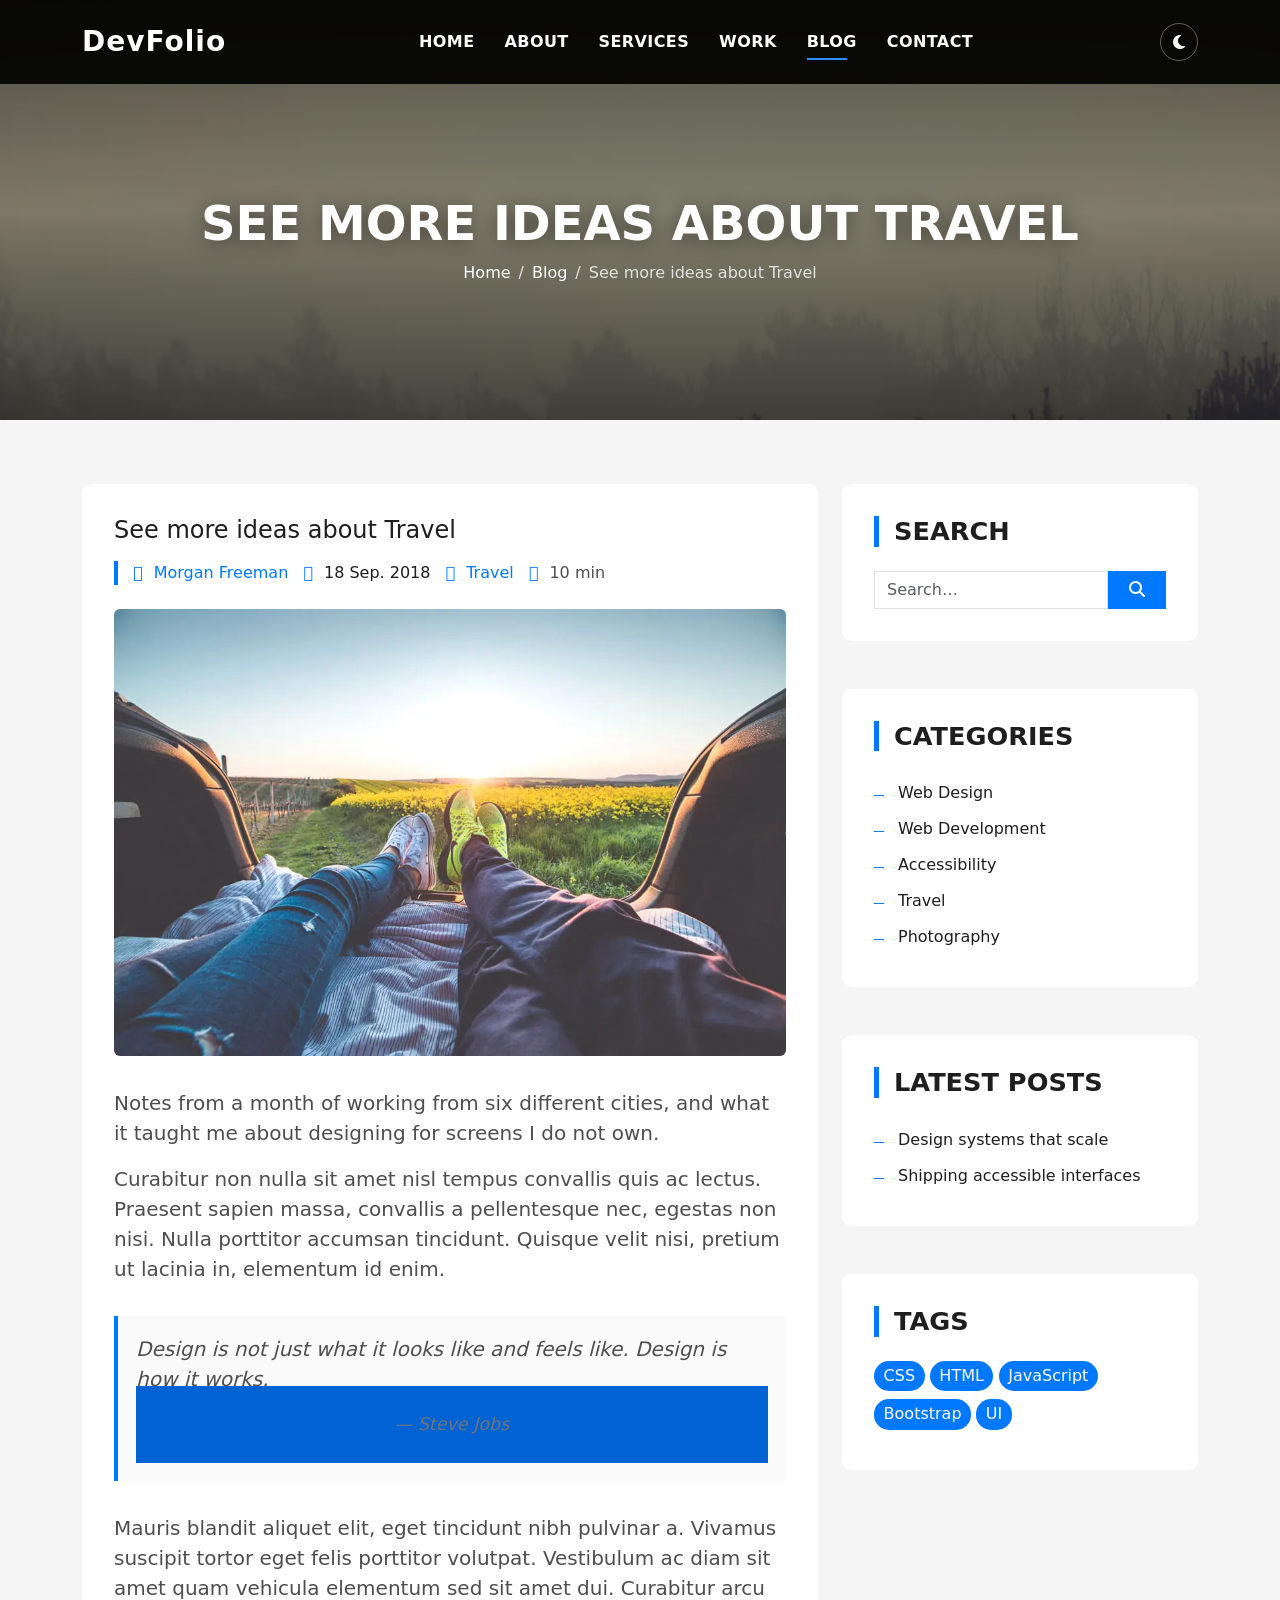
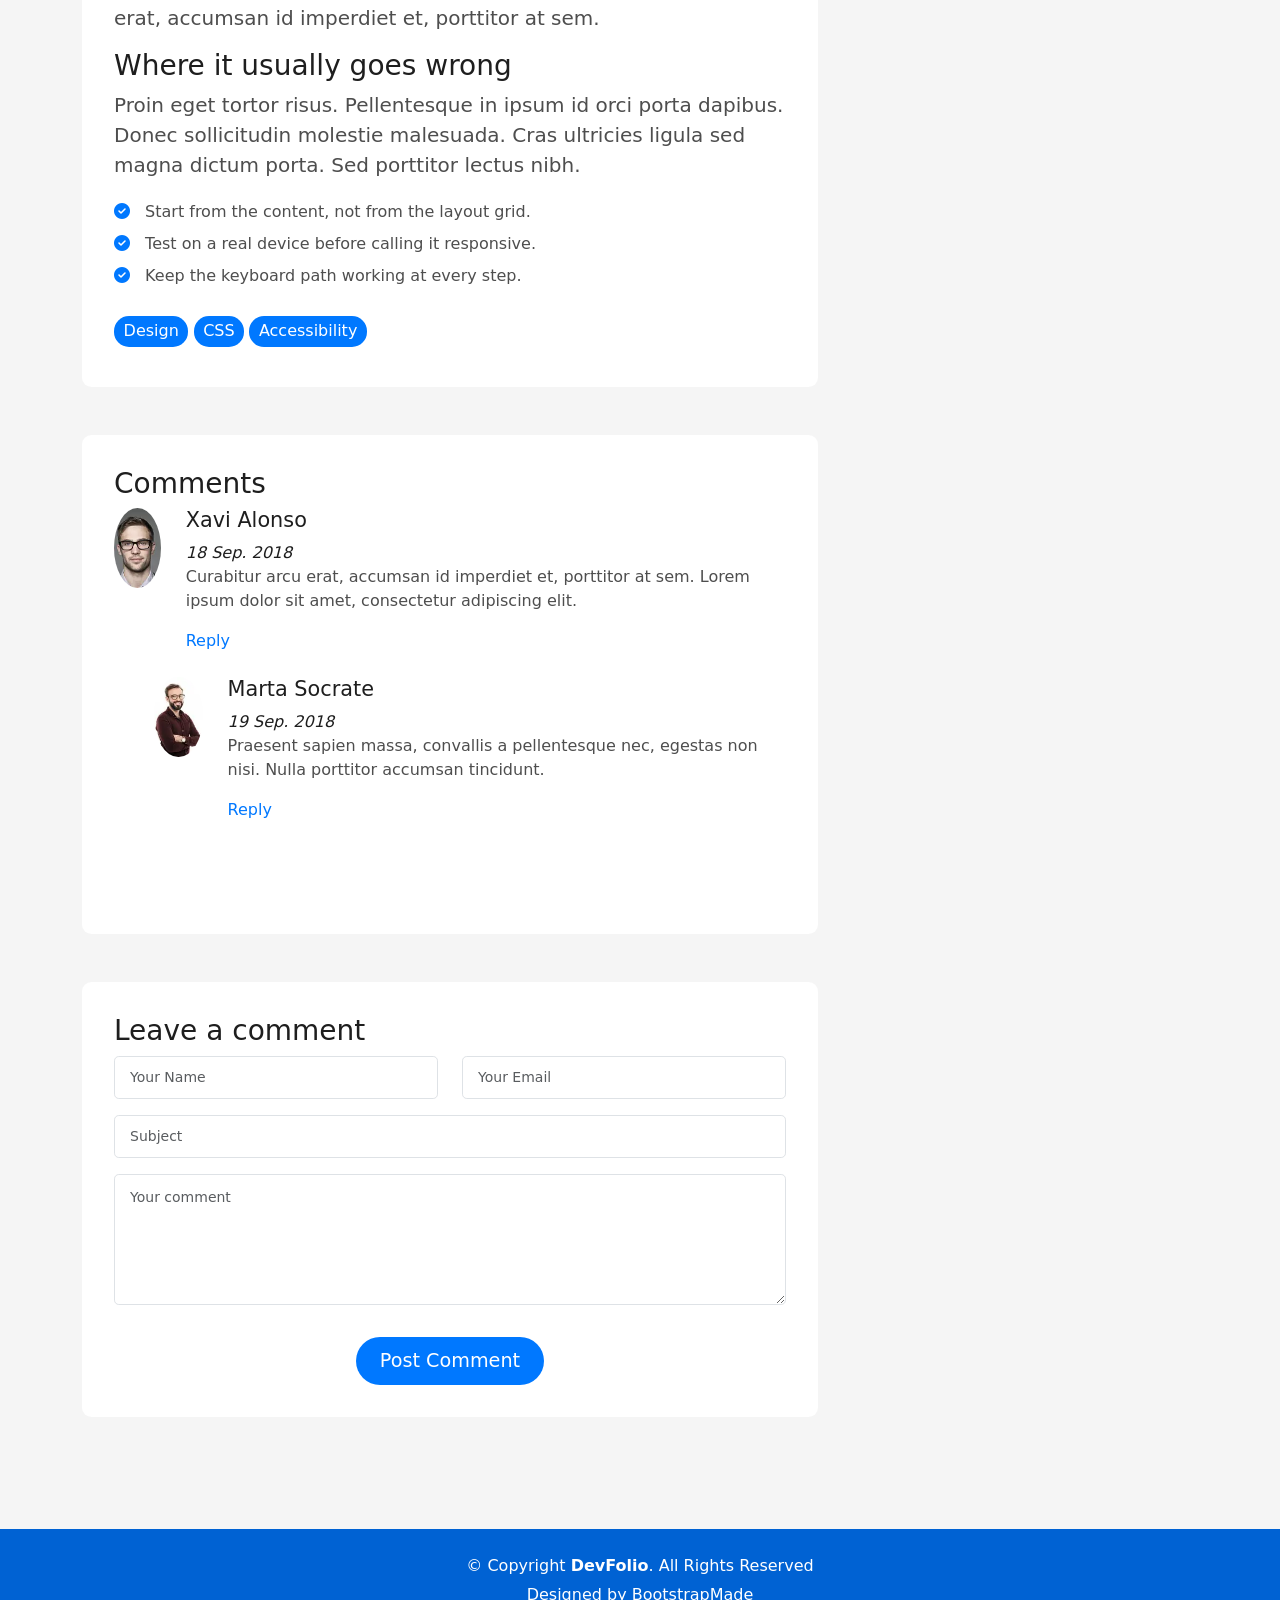
==== blog-single.html @ 69a0f2bc "Add the missing detail pages, rename folders, cut asset weight Clears the four items left open after" ====
<!DOCTYPE html>
<html lang="en" class="no-js" data-bs-theme="light">
  <head>
    <meta charset="UTF-8" />
    <meta name="viewport" content="width=device-width, initial-scale=1.0" />

    <title>Article — DevFolio</title>
    <meta
      name="description"
      content="An article from the DevFolio blog on design, development and shipping better interfaces."
    />
    <meta name="theme-color" content="#0078ff" />

    <link rel="icon" href="images/png-transparent-bootstrap-hd-logo-thumbnail.png" />

    <link rel="stylesheet" href="css/bootstrap.min.css" />
    <link rel="stylesheet" href="css/fontawesome.subset.css" />
    <link rel="stylesheet" href="css/style.css" />

    <script>
      (function () {
        try {
          var saved = localStorage.getItem("devfolio-theme");
          var dark = saved
            ? saved === "dark"
            : window.matchMedia("(prefers-color-scheme: dark)").matches;
          document.documentElement.setAttribute(
            "data-bs-theme",
            dark ? "dark" : "light"
          );
        } catch (e) {
          /* storage blocked — fall back to the light theme */
        }
      })();
    </script>

    <script defer src="js/main.js"></script>
    <script defer src="js/pages.js"></script>
  </head>

  <body>
    <div id="preloader" aria-hidden="true"></div>

    <a class="skip-link" href="#main">Skip to main content</a>

    <!-- ====================================================================
         Header
         ==================================================================== -->
    <header id="header" class="fixed-top">
      <div class="container d-flex align-items-center justify-content-between">
        <h1 class="logo"><a href="index.html">DevFolio</a></h1>

        <nav id="navbar" class="navbar" aria-label="Main navigation">
          <ul>
            <li><a class="nav-link" href="index.html#hero">Home</a></li>
            <li><a class="nav-link" href="index.html#about">About</a></li>
            <li><a class="nav-link" href="index.html#services">Services</a></li>
            <li><a class="nav-link" href="index.html#work">Work</a></li>
            <li><a class="nav-link active" href="index.html#blog">Blog</a></li>
            <li><a class="nav-link" href="index.html#contact">Contact</a></li>
          </ul>

          <button
            type="button"
            class="mobile-nav-toggle fa-solid fa-bars"
            aria-controls="navbar"
            aria-expanded="false"
            aria-label="Toggle navigation menu"
          ></button>
        </nav>

        <button
          type="button"
          id="theme-toggle"
          class="theme-toggle"
          aria-pressed="false"
          aria-label="Switch to dark theme"
        >
          <i class="fa-solid fa-moon theme-toggle-icon-light" aria-hidden="true"></i>
          <i class="fa-solid fa-sun theme-toggle-icon-dark" aria-hidden="true"></i>
        </button>
      </div>
    </header>

    <!-- ====================================================================
         Page hero
         ==================================================================== -->
    <div class="hero hero-single route bg-image bg-quote">
      <div class="overlay-itro"></div>
      <div class="hero-content display-table">
        <div class="table-cell">
          <div class="container">
            <h2 class="hero-title" data-post="title">Article</h2>
            <nav aria-label="Breadcrumb">
              <ol class="breadcrumb d-flex justify-content-center">
                <li class="breadcrumb-item"><a href="index.html">Home</a></li>
                <li class="breadcrumb-item"><a href="index.html#blog">Blog</a></li>
                <li
                  class="breadcrumb-item active"
                  aria-current="page"
                  data-post="title"
                >
                  Article
                </li>
              </ol>
            </nav>
          </div>
        </div>
      </div>
    </div>

    <main id="main">
      <section class="blog-wrapper sect-pt4 sect-4">
        <div class="container">
          <div class="row">
            <!-- ============================================================
                 Article
                 ============================================================ -->
            <div class="col-lg-8">
              <article class="post-box">
                <h2 class="article-title" data-post="title">Article</h2>

                <div class="post-meta">
                  <ul>
                    <li>
                      <span class="fa-regular fa-user" aria-hidden="true"></span>
                      <span class="visually-hidden">Author:</span>
                      <a href="index.html#about">Morgan Freeman</a>
                    </li>
                    <li>
                      <span class="fa-regular fa-calendar" aria-hidden="true"></span>
                      <span class="visually-hidden">Published:</span>
                      <time data-post="datetime">
                        <span data-post="date"></span>
                      </time>
                    </li>
                    <li>
                      <span class="fa-regular fa-folder-open" aria-hidden="true"></span>
                      <span class="visually-hidden">Category:</span>
                      <a href="#" data-post="category"></a>
                    </li>
                    <li>
                      <span class="fa-regular fa-clock" aria-hidden="true"></span>
                      <span class="visually-hidden">Reading time:</span>
                      10 min
                    </li>
                  </ul>
                </div>

                <div class="post-image" data-post="image"></div>

                <p class="lead" data-post="summary"></p>

                <p class="lead">
                  Curabitur non nulla sit amet nisl tempus convallis quis ac lectus.
                  Praesent sapien massa, convallis a pellentesque nec, egestas non
                  nisi. Nulla porttitor accumsan tincidunt. Quisque velit nisi, pretium
                  ut lacinia in, elementum id enim.
                </p>

                <blockquote class="blockquote">
                  <p>
                    Design is not just what it looks like and feels like. Design is how
                    it works.
                  </p>
                  <footer class="blockquote-footer">Steve Jobs</footer>
                </blockquote>

                <p class="lead">
                  Mauris blandit aliquet elit, eget tincidunt nibh pulvinar a. Vivamus
                  suscipit tortor eget felis porttitor volutpat. Vestibulum ac diam sit
                  amet quam vehicula elementum sed sit amet dui. Curabitur arcu erat,
                  accumsan id imperdiet et, porttitor at sem.
                </p>

                <h3>Where it usually goes wrong</h3>
                <p class="lead">
                  Proin eget tortor risus. Pellentesque in ipsum id orci porta dapibus.
                  Donec sollicitudin molestie malesuada. Cras ultricies ligula sed magna
                  dictum porta. Sed porttitor lectus nibh.
                </p>

                <ul class="list-ico">
                  <li>
                    <span class="fa-solid fa-circle-check" aria-hidden="true"></span>
                    Start from the content, not from the layout grid.
                  </li>
                  <li>
                    <span class="fa-solid fa-circle-check" aria-hidden="true"></span>
                    Test on a real device before calling it responsive.
                  </li>
                  <li>
                    <span class="fa-solid fa-circle-check" aria-hidden="true"></span>
                    Keep the keyboard path working at every step.
                  </li>
                </ul>

                <div class="widget-tags pt-4">
                  <ul>
                    <li><a href="#">Design</a></li>
                    <li><a href="#">CSS</a></li>
                    <li><a href="#">Accessibility</a></li>
                  </ul>
                </div>
              </article>

              <!-- ==========================================================
                   Comments
                   ========================================================== -->
              <section class="box-comments" aria-labelledby="comments-title">
                <h3 id="comments-title" class="sidebar-title">Comments</h3>
                <ul class="list-comments">
                  <li>
                    <div class="comment-avatar">
                      <picture>
                        <source srcset="images/images02.webp" type="image/webp" />
                        <img
                          src="images/images02.jpg"
                          class="rounded-circle"
                          width="80"
                          height="80"
                          loading="lazy"
                          decoding="async"
                          alt=""
                        />
                      </picture>
                    </div>
                    <div class="comment-details">
                      <h4 class="comment-author">Xavi Alonso</h4>
                      <span>18 Sep. 2018</span>
                      <p>
                        Curabitur arcu erat, accumsan id imperdiet et, porttitor at sem.
                        Lorem ipsum dolor sit amet, consectetur adipiscing elit.
                      </p>
                      <a href="#comment-form">Reply</a>
                    </div>

                    <ul class="list-comments comment-children pt-4">
                      <li>
                        <div class="comment-avatar">
                          <picture>
                            <source srcset="images/images11.webp" type="image/webp" />
                            <img
                              src="images/images11.jpeg"
                              class="rounded-circle"
                              width="80"
                              height="80"
                              loading="lazy"
                              decoding="async"
                              alt=""
                            />
                          </picture>
                        </div>
                        <div class="comment-details">
                          <h4 class="comment-author">Marta Socrate</h4>
                          <span>19 Sep. 2018</span>
                          <p>
                            Praesent sapien massa, convallis a pellentesque nec, egestas
                            non nisi. Nulla porttitor accumsan tincidunt.
                          </p>
                          <a href="#comment-form">Reply</a>
                        </div>
                      </li>
                    </ul>
                  </li>
                </ul>
              </section>

              <!-- ==========================================================
                   Comment form
                   ========================================================== -->
              <section class="form-comments" aria-labelledby="comment-form-title">
                <h3 id="comment-form-title" class="sidebar-title">Leave a comment</h3>

                <!-- Static hosting has no backend to store comments, so this
                     form validates and then hands off by email, exactly like
                     the contact form on the home page. -->
                <form class="php-email-form" id="comment-form" novalidate>
                  <div class="row">
                    <div class="col-md-6 mb-3">
                      <div class="form-group">
                        <label class="visually-hidden" for="comment-name">Your name</label>
                        <input
                          type="text"
                          name="name"
                          class="form-control"
                          id="comment-name"
                          placeholder="Your Name"
                          autocomplete="name"
                          required
                        />
                      </div>
                    </div>
                    <div class="col-md-6 mb-3">
                      <div class="form-group">
                        <label class="visually-hidden" for="comment-email">Your email</label>
                        <input
                          type="email"
                          name="email"
                          class="form-control"
                          id="comment-email"
                          placeholder="Your Email"
                          autocomplete="email"
                          required
                        />
                      </div>
                    </div>
                    <div class="col-md-12 mb-3">
                      <div class="form-group">
                        <label class="visually-hidden" for="comment-subject">Subject</label>
                        <input
                          type="text"
                          name="subject"
                          class="form-control"
                          id="comment-subject"
                          placeholder="Subject"
                          required
                        />
                      </div>
                    </div>
                    <div class="col-md-12">
                      <div class="form-group">
                        <label class="visually-hidden" for="comment-message">Comment</label>
                        <textarea
                          class="form-control"
                          name="message"
                          id="comment-message"
                          rows="5"
                          placeholder="Your comment"
                          required
                        ></textarea>
                      </div>
                    </div>
                    <div class="col-md-12 text-center my-3">
                      <div class="loading">Loading</div>
                      <div class="error-message" role="alert"></div>
                      <div class="sent-message" role="status">
                        Your comment has been sent. Thank you!
                      </div>
                    </div>
                    <div class="col-md-12 text-center">
                      <button
                        type="submit"
                        class="button button-a button-big button-rouded"
                      >
                        Post Comment
                      </button>
                    </div>
                  </div>
                </form>
              </section>
            </div>

            <!-- ============================================================
                 Sidebar
                 ============================================================ -->
            <div class="col-lg-4">
              <div class="widget-sidebar sidebar-search">
                <h3 class="sidebar-title">Search</h3>
                <form class="d-flex" role="search" action="index.html">
                  <label class="visually-hidden" for="sidebar-search">Search the blog</label>
                  <input
                    type="search"
                    name="q"
                    id="sidebar-search"
                    class="form-control"
                    placeholder="Search…"
                  />
                  <button class="btn btn-search button-a" type="submit">
                    <i class="fa-solid fa-magnifying-glass" aria-hidden="true"></i>
                    <span class="visually-hidden">Search</span>
                  </button>
                </form>
              </div>

              <div class="widget-sidebar">
                <h3 class="sidebar-title">Categories</h3>
                <ul class="list-sidebar">
                  <li><a href="#">Web Design</a></li>
                  <li><a href="#">Web Development</a></li>
                  <li><a href="#">Accessibility</a></li>
                  <li><a href="#">Travel</a></li>
                  <li><a href="#">Photography</a></li>
                </ul>
              </div>

              <div class="widget-sidebar">
                <h3 class="sidebar-title">Latest posts</h3>
                <ul class="list-sidebar" data-post="related"></ul>
              </div>

              <div class="widget-sidebar widget-tags">
                <h3 class="sidebar-title">Tags</h3>
                <ul>
                  <li><a href="#">CSS</a></li>
                  <li><a href="#">HTML</a></li>
                  <li><a href="#">JavaScript</a></li>
                  <li><a href="#">Bootstrap</a></li>
                  <li><a href="#">UI</a></li>
                </ul>
              </div>
            </div>
          </div>
        </div>
      </section>
    </main>

    <footer>
      <div class="container">
        <div class="row">
          <div class="col-sm-12">
            <div class="copyright-box">
              <p class="copyright">
                &copy; Copyright <strong>DevFolio</strong>. All Rights Reserved
              </p>
              <div class="credits">
                Designed by
                <a
                  href="https://bootstrapmade.com/"
                  target="_blank"
                  rel="noopener noreferrer"
                  >BootstrapMade</a
                >
              </div>
            </div>
          </div>
        </div>
      </div>
    </footer>

    <a
      href="#"
      class="back-to-top d-flex align-items-center justify-content-center"
      aria-label="Back to top"
    >
      <i class="fa-solid fa-arrow-up" aria-hidden="true"></i>
    </a>

    <script src="js/bootstrap.bundle.min.js"></script>
  </body>
</html>
---- css/style.css ----
/* ==========================================================================
   DevFolio — Main stylesheet
   --------------------------------------------------------------------------
   Table of contents
     01. Design tokens
     02. Base & typography
     03. Accessibility helpers
     04. Layout & section helpers
     05. Buttons
     06. Titles
     07. Shared components (cards, icons, socials, lists)
     08. Preloader & back to top
     09. Header & navigation
     10. Hero
     11. About & skills
     12. Services
     13. Counters
     14. Portfolio (work)
     15. Testimonials
     16. Blog cards
     17. Blog single, sidebar & comments
     18. Portfolio details
     18b. Blog single (detail page)
     19. Contact form
     20. Footer
     21. Scroll reveal animations
     22. Lightbox
   ========================================================================== */

/* ==========================================================================
   01. Design tokens
   ========================================================================== */

:root {
  /* Brand palette */
  --color-primary: #0078ff;
  --color-primary-dark: #0062d3;
  --color-primary-light: #298eff;
  --color-primary-soft: #cde1f8;
  --color-primary-rgb: 0, 120, 255;

  /* Neutrals */
  --color-heading: #1e1e1e;
  --color-body: #4e4e4e;
  --color-muted: #6d6d6d;
  --color-bg: #f5f5f5;
  --color-surface: #ffffff;
  --color-surface-2: #fafafa;
  --color-border: #e6e6e6;
  --color-on-primary: #ffffff;
  --color-on-dark: #ffffff;

  /* Feedback */
  --color-danger: #ed3c0d;
  --color-success: #18d26e;

  /* Overlays */
  --overlay-hero: rgba(0, 0, 0, 0.6);
  --overlay-header: rgba(0, 0, 0, 0.9);
  --overlay-mobile-nav: rgba(30, 30, 30, 0.92);

  /* Typography */
  --font-body: system-ui, -apple-system, "Segoe UI", Roboto, "Helvetica Neue",
    Arial, sans-serif;
  --font-heading: var(--font-body);

  /* Radii */
  --radius-sm: 0.3rem;
  --radius-md: 0.6rem;
  --radius-lg: 1rem;
  --radius-pill: 5rem;
  --radius-circle: 50%;

  /* Elevation */
  --shadow-sm: 0 1px 2px rgba(0, 0, 0, 0.06);
  --shadow-md: 0 13px 8px -10px rgba(0, 0, 0, 0.1);
  --shadow-lg: 0 1px 1px 0 rgba(0, 0, 0, 0.06), 0 2px 5px 0 rgba(0, 0, 0, 0.2);
  --shadow-xl: 0 18px 40px -18px rgba(0, 0, 0, 0.35);
  --shadow-dropdown: 0 0 30px rgba(127, 137, 161, 0.25);
  --shadow-focus: 0 0 0 4px var(--color-primary-soft);

  /* Motion */
  --transition-fast: 0.2s ease;
  --transition-base: 0.3s ease;
  --transition-slow: 0.5s ease-in-out;

  /* Layout */
  --header-height: 82px;
  --header-height-scrolled: 66px;
  --z-header: 997;
  --z-mobile-nav: 999;
  --z-back-to-top: 998;
  --z-lightbox: 10000;
  --z-preloader: 10001;
}

/* Dark theme — activated by the theme toggle (also drives Bootstrap 5.3
   components through the native `data-bs-theme` attribute). */
[data-bs-theme="dark"] {
  --color-heading: #f2f4f8;
  --color-body: #c3c8d2;
  --color-muted: #9aa1ad;
  --color-bg: #12151c;
  --color-surface: #1b1f28;
  --color-surface-2: #222735;
  --color-border: #2e3442;
  --color-primary-soft: rgba(var(--color-primary-rgb), 0.28);

  --shadow-md: 0 13px 8px -10px rgba(0, 0, 0, 0.6);
  --shadow-lg: 0 1px 1px 0 rgba(0, 0, 0, 0.4), 0 2px 8px 0 rgba(0, 0, 0, 0.5);
  --shadow-xl: 0 18px 40px -18px rgba(0, 0, 0, 0.8);
  --shadow-dropdown: 0 0 30px rgba(0, 0, 0, 0.55);

  --overlay-header: rgba(10, 12, 17, 0.92);
  --overlay-mobile-nav: rgba(10, 12, 17, 0.96);
}

/* ==========================================================================
   02. Base & typography
   ========================================================================== */

*,
*::before,
*::after {
  box-sizing: border-box;
}

html {
  /* Native smooth scrolling; JS handles the sticky-header offset. */
  scroll-behavior: smooth;
  scroll-padding-top: var(--header-height);
}

body {
  background-color: var(--color-bg);
  color: var(--color-body);
  font-family: var(--font-body);
  overflow-x: hidden;
  transition: background-color var(--transition-base),
    color var(--transition-base);
}

h1,
h2,
h3,
h4,
h5,
h6,
.blog-wrapper .post-meta ul span {
  color: var(--color-heading);
  font-family: var(--font-heading);
}

a {
  color: var(--color-heading);
  text-decoration: none;
  transition: color var(--transition-base), background-color var(--transition-base),
    box-shadow var(--transition-base), opacity var(--transition-base);
}

a:hover {
  color: var(--color-primary);
  text-decoration: none;
}

img {
  max-width: 100%;
}

/* Prevent layout shift while images stream in. */
img[width][height] {
  height: auto;
}

.color-a {
  color: var(--color-primary);
}

.color-d {
  color: var(--color-bg);
}

.color-text-a,
.subtitle-a {
  color: var(--color-body);
  text-decoration: none;
}

.title-a,
.button-a {
  text-decoration: none;
}

.display-5,
.display-6 {
  font-weight: 300;
  line-height: 1.1;
}

.display-5 {
  font-size: 2.5rem;
}

.display-6 {
  font-size: 2rem;
}

.p-r {
  position: relative;
}

/* ==========================================================================
   03. Accessibility helpers
   ========================================================================== */

/* Keyboard-only focus ring — visible everywhere, never on mouse clicks. */
:focus-visible {
  outline: 3px solid var(--color-primary);
  outline-offset: 3px;
  border-radius: 2px;
}

.skip-link {
  position: absolute;
  top: -100px;
  left: 16px;
  z-index: calc(var(--z-preloader) + 1);
  padding: 0.75rem 1.25rem;
  background-color: var(--color-primary);
  color: var(--color-on-primary);
  font-weight: 600;
  border-radius: 0 0 var(--radius-sm) var(--radius-sm);
  transition: top var(--transition-fast);
}

.skip-link:focus {
  top: 0;
  color: var(--color-on-primary);
}

/* Honour the OS "reduce motion" setting: keep the UI usable, drop the motion. */
@media (prefers-reduced-motion: reduce) {
  html {
    scroll-behavior: auto;
  }

  *,
  *::before,
  *::after {
    animation-duration: 0.01ms !important;
    animation-iteration-count: 1 !important;
    transition-duration: 0.01ms !important;
    scroll-behavior: auto !important;
  }

  .work-box:hover img,
  .card-blog:hover {
    transform: none;
  }
}

/* ==========================================================================
   04. Layout & section helpers
   ========================================================================== */

.bg-image {
  background-repeat: no-repeat;
  background-size: cover;
  background-position: center center;
  background-attachment: fixed;
}

/* Fixed backgrounds are janky (and sometimes broken) on touch devices. */
@media (max-width: 1024px) {
  .bg-image {
    background-attachment: scroll;
  }
}

/* Section backdrops. These used to be inline `style="background-image: …"`
   attributes, which cannot offer a WebP alternative — as classes they can.
   The plain `url()` line first is the fallback for browsers without
   `image-set()`; the second line wins wherever it is supported. */
.bg-hero {
  background-image: url("../images/images01.jpg");
  background-image: image-set(
    url("../images/images01.webp") type("image/webp"),
    url("../images/images01.jpg") type("image/jpeg")
  );
}

.bg-counter {
  background-image: url("../images/images03.jpg");
  background-image: image-set(
    url("../images/images03.webp") type("image/webp"),
    url("../images/images03.jpg") type("image/jpeg")
  );
}

/* Shared by the testimonials and contact sections. */
.bg-quote {
  background-image: url("../images/images10.jpg");
  background-image: image-set(
    url("../images/images10.webp") type("image/webp"),
    url("../images/images10.jpg") type("image/jpeg")
  );
}

/* <picture> is a selection wrapper, not a layout box: let the <img> inside it
   inherit the parent's layout exactly as a bare <img> would have. */
picture {
  display: contents;
}

.paralax-mf,
.overlay-fm {
  position: relative;
  padding: 8rem 0;
}

.overlay-mf {
  position: absolute;
  top: 0;
  left: 0;
  height: 100%;
  width: 100%;
  padding: 0;
  background-color: var(--color-primary);
  opacity: 0.7;
}

/* Legacy hook kept for the testimonials block: supplies the brand colour
   behind the photo while the image loads. */
.bacimge {
  background-color: var(--color-primary);
}

.display-table {
  width: 100%;
  height: 100%;
  display: table;
}

.table-cell {
  display: table-cell;
  vertical-align: middle;
}

.sect-4 {
  padding: 4rem 0;
}

.sect-pt4 {
  padding-top: 4rem;
}

.sect-mt4,
.contact-mf {
  margin-top: 4rem;
}

.box-pl2 {
  padding-left: 2rem;
}

.box-shadow,
.card-blog,
.paralax-mf,
.service-box,
.work-box {
  box-shadow: var(--shadow-md);
}

.box-shadow-a {
  text-decoration: none;
  box-shadow: var(--shadow-focus);
}

.box-shadow-full {
  position: relative;
  z-index: 2;
  margin-bottom: 3rem;
  padding: 3rem 1.25rem;
  background-color: var(--color-surface);
  border-radius: var(--radius-md);
  box-shadow: var(--shadow-lg);
}

/* ==========================================================================
   05. Buttons
   ========================================================================== */

.button {
  display: inline-block;
  padding: 0.3rem 0.6rem;
  font-size: 1rem;
  text-align: center;
  vertical-align: middle;
  border: 1px solid transparent;
  border-radius: var(--radius-sm);
  cursor: pointer;
  user-select: none;
  -webkit-user-select: none;
  transition: background-color var(--transition-base),
    box-shadow var(--transition-base), color var(--transition-base),
    transform var(--transition-fast);
}

.button:focus {
  outline: 0;
}

.button:hover {
  background-color: var(--color-primary-dark);
  color: var(--color-on-primary);
  text-decoration: none;
  box-shadow: var(--shadow-focus);
  transform: translateY(-2px);
}

.button:active {
  transform: translateY(0);
}

.button-a {
  background-color: var(--color-primary);
  color: var(--color-on-primary);
  border-color: var(--color-primary-soft);
}

.button-big {
  padding: 0.9rem 2.3rem;
  font-size: 1.2rem;
}

.button-rouded {
  border-radius: var(--radius-pill);
}

.btn-lg {
  padding: 0.5rem 1rem;
  font-size: 1.25rem;
  line-height: 1.5;
  border-radius: var(--radius-sm);
}

/* ==========================================================================
   06. Titles
   ========================================================================== */

.title-box {
  margin-bottom: 4rem;
}

.title-box-2 {
  margin-bottom: 3rem;
}

.title-a {
  font-size: 3rem;
  font-weight: 700;
  text-transform: uppercase;
}

.title-s {
  font-size: 1.1rem;
  font-weight: 600;
  color: var(--color-heading);
}

.title-left {
  position: relative;
  font-size: 2rem;
}

.title-left::before {
  content: "";
  position: absolute;
  bottom: -12px;
  height: 3px;
  width: 100px;
  background-color: var(--color-primary);
}

.line-mf {
  width: 40px;
  height: 5px;
  margin: 0 auto;
  background-color: var(--color-primary);
  border-radius: var(--radius-pill);
}

/* ==========================================================================
   07. Shared components
   ========================================================================== */

/* --- Circular icon badge --- */
.ico-circle {
  display: block;
  height: 100px;
  width: 100px;
  margin: 0 auto;
  font-size: 2rem;
  line-height: 1.55;
  text-align: center;
  border-radius: var(--radius-circle);
  box-shadow: 0 0 0 10px var(--color-primary);
}

/* --- Avatars --- */
.avatar {
  width: 32px;
  height: 32px;
  margin-right: 4px;
  overflow: hidden;
  object-fit: cover;
}

.about-img img {
  border-radius: var(--radius-circle);
  transform: translateY(50%);
  margin: 1rem 0;
  vertical-align: middle;
}

/* --- Reset lists --- */
.list-ico,
.socials ul,
.ul-resect,
.widget-tags ul,
.blog-wrapper .post-meta ul,
.box-comments .list-comments,
.widget-sidebar .list-sidebar {
  list-style: none;
  padding-left: 0;
  margin-bottom: 0;
}

.list-ico {
  line-height: 2;
}

.list-ico span {
  color: var(--color-primary);
  margin-right: 10px;
}

/* --- Social icons --- */
.socials {
  padding: 1.5rem 0;
}

.socials ul li {
  display: inline-block;
}

.socials .ico-circle {
  height: 40px;
  width: 40px;
  margin: 0 15px 0 0;
  font-size: 1.2rem;
  line-height: 1.6;
  border-radius: var(--radius-circle);
  box-shadow: 0 0 0 3px var(--color-primary);
  transition: background-color var(--transition-slow),
    box-shadow var(--transition-slow), color var(--transition-slow),
    transform var(--transition-fast);
}

.socials a:hover .ico-circle,
.socials .ico-circle:hover {
  background-color: var(--color-primary);
  color: var(--color-on-primary);
  box-shadow: 0 0 0 3px var(--color-primary-soft);
  transform: translateY(-3px);
}

/* --- Carousel dots (Bootstrap) --- */
.carousel-indicators [data-bs-target] {
  height: 15px;
  width: 15px;
  border-radius: var(--radius-circle);
  color: var(--color-on-dark);
}

/* --- Owl carousel dots (kept for the template's optional carousels) --- */
.owl-theme .owl-dots {
  margin-top: 18px;
  text-align: center;
}

.owl-theme .owl-dots .owl-dot {
  display: inline-block;
}

.owl-theme .owl-dots .owl-dot span {
  display: block;
  width: 18px;
  height: 7px;
  margin: 5px;
  background: var(--color-primary-soft);
  border: 0 solid var(--color-primary-soft);
  cursor: pointer;
  transition: 0.6s ease-in-out;
}

.owl-theme .owl-dots .owl-dot:hover span {
  background-color: var(--color-primary-soft);
}

.owl-theme .owl-dots .owl-dot.active span {
  background-color: #1b1b1b;
  width: 25px;
}

/* ==========================================================================
   08. Preloader & back to top
   ========================================================================== */

#preloader {
  position: fixed;
  inset: 0;
  z-index: var(--z-preloader);
  overflow: hidden;
  background: var(--color-bg);
  transition: opacity var(--transition-base), visibility var(--transition-base);
}

#preloader::before {
  content: "";
  position: fixed;
  top: calc(50% - 30px);
  left: calc(50% - 30px);
  width: 60px;
  height: 60px;
  border: 6px solid var(--color-border);
  border-top-color: var(--color-primary);
  border-radius: var(--radius-circle);
  animation: animate-preloader 1s linear infinite;
}

#preloader.is-hidden {
  opacity: 0;
  visibility: hidden;
}

@keyframes animate-preloader {
  0% {
    transform: rotate(0);
  }
  100% {
    transform: rotate(360deg);
  }
}

.back-to-top {
  position: fixed;
  right: 15px;
  bottom: 15px;
  z-index: var(--z-back-to-top);
  width: 44px;
  height: 44px;
  visibility: hidden;
  opacity: 0;
  transform: translateY(12px);
  background: var(--color-primary);
  color: var(--color-on-primary);
  border-radius: var(--radius-pill);
  box-shadow: var(--shadow-xl);
  transition: opacity var(--transition-base), visibility var(--transition-base),
    transform var(--transition-base), background-color var(--transition-base);
}

.back-to-top i {
  font-size: 20px;
  color: var(--color-on-primary);
  line-height: 0;
}

.back-to-top:hover {
  background: var(--color-primary-light);
  color: var(--color-on-primary);
  transform: translateY(-2px);
}

.back-to-top.active {
  visibility: visible;
  opacity: 1;
  transform: translateY(0);
}

/* Legacy scroll-to-top hook from the template. */
.scrolltop-mf {
  position: relative;
  display: none;
}

.scrolltop-mf span {
  position: fixed;
  z-index: 999;
  top: auto;
  left: auto;
  right: 30px;
  bottom: 50px;
  width: 42px;
  height: 42px;
  font-size: 1.6rem;
  line-height: 1.5;
  text-align: center;
  color: var(--color-on-primary);
  background-color: var(--color-primary);
  opacity: 0.7;
  border-radius: var(--radius-circle);
  cursor: pointer;
}

/* ==========================================================================
   09. Header & navigation
   ========================================================================== */

#header {
  z-index: var(--z-header);
  padding: 20px 0;
  background-color: var(--overlay-header);
  backdrop-filter: blur(6px);
  -webkit-backdrop-filter: blur(6px);
  transition: padding var(--transition-base),
    background-color var(--transition-base), box-shadow var(--transition-base);
}

#header.header-scrolled {
  padding: 12px 0;
  box-shadow: 0 6px 24px -12px rgba(0, 0, 0, 0.7);
}

#header .logo {
  margin: 0;
  padding: 0;
  font-size: 28px;
  font-weight: 600;
  letter-spacing: 1px;
}

#header .logo a {
  color: var(--color-on-dark);
}

#header .logo a:hover {
  color: var(--color-primary-light);
}

#header .logo img {
  max-height: 40px;
}

/* --- Theme toggle --- */
.theme-toggle {
  display: inline-flex;
  align-items: center;
  justify-content: center;
  width: 38px;
  height: 38px;
  margin-left: 24px;
  padding: 0;
  color: var(--color-on-dark);
  background: transparent;
  border: 1px solid rgba(255, 255, 255, 0.35);
  border-radius: var(--radius-circle);
  cursor: pointer;
  transition: background-color var(--transition-base),
    border-color var(--transition-base), transform var(--transition-fast);
}

.theme-toggle:hover {
  background-color: rgba(255, 255, 255, 0.14);
  border-color: var(--color-on-dark);
  transform: rotate(-15deg);
}

.theme-toggle .theme-toggle-icon-dark {
  display: none;
}

[data-bs-theme="dark"] .theme-toggle .theme-toggle-icon-dark {
  display: inline-block;
}

[data-bs-theme="dark"] .theme-toggle .theme-toggle-icon-light {
  display: none;
}

/* --- Desktop navigation --- */
.navbar {
  padding: 0;
}

.navbar ul {
  display: flex;
  align-items: center;
  margin: 0;
  padding: 0;
  list-style: none;
}

.navbar li {
  position: relative;
}

.navbar > ul > li {
  white-space: nowrap;
  padding: 10px 0 10px 30px;
}

.navbar a,
.navbar a:focus {
  position: relative;
  display: flex;
  align-items: center;
  justify-content: space-between;
  padding: 0;
  font-size: 16px;
  font-weight: 600;
  letter-spacing: 0.4px;
  white-space: nowrap;
  text-transform: uppercase;
  color: var(--color-on-dark);
  transition: color var(--transition-base);
}

.navbar a i,
.navbar a:focus i {
  font-size: 12px;
  line-height: 0;
  margin-left: 5px;
}

.navbar a:hover,
.navbar .active,
.navbar .active:focus,
.navbar li:hover > a {
  color: var(--color-on-dark);
}

.navbar > ul > li > a::before {
  content: "";
  position: absolute;
  left: 0;
  bottom: -6px;
  width: 0;
  height: 2px;
  background-color: var(--color-primary-light);
  visibility: hidden;
  transition: width var(--transition-base) ease-in-out;
}

.navbar .active::before,
.navbar a:hover::before,
.navbar li:hover > a::before {
  visibility: visible;
  width: 80%;
}

/* --- Dropdowns --- */
.navbar .dropdown ul,
.navbar-mobile .dropdown ul {
  z-index: 99;
  background: var(--color-surface);
  box-shadow: var(--shadow-dropdown);
  border-radius: var(--radius-sm);
}

.navbar .dropdown ul {
  display: block;
  position: absolute;
  left: 30px;
  top: calc(100% + 30px);
  margin: 0;
  padding: 10px 0;
  opacity: 0;
  visibility: hidden;
  transition: opacity var(--transition-base), top var(--transition-base),
    visibility var(--transition-base);
}

.navbar .dropdown ul li,
.navbar-mobile .dropdown ul li {
  min-width: 200px;
}

.navbar .dropdown ul a {
  padding: 10px 20px;
  font-size: 14px;
  text-transform: none;
  color: var(--color-body);
}

.navbar .dropdown ul a i,
.navbar-mobile .dropdown ul a i {
  font-size: 12px;
}

.navbar .dropdown ul a:hover,
.navbar .dropdown ul .active:hover,
.navbar .dropdown ul li:hover > a,
.navbar-mobile .dropdown ul a:hover,
.navbar-mobile .dropdown ul .active:hover,
.navbar-mobile .dropdown ul li:hover > a {
  color: var(--color-primary);
}

.navbar .dropdown:hover > ul,
.navbar .dropdown > a:focus-visible + ul {
  opacity: 1;
  top: 100%;
  visibility: visible;
}

.navbar .dropdown .dropdown ul {
  top: 0;
  left: calc(100% - 30px);
  visibility: hidden;
}

.navbar .dropdown .dropdown:hover > ul {
  opacity: 1;
  top: 0;
  left: 100%;
  visibility: visible;
}

@media (max-width: 1366px) {
  .navbar .dropdown .dropdown ul {
    left: -90%;
  }

  .navbar .dropdown .dropdown:hover > ul {
    left: -100%;
  }
}

/* --- Mobile navigation --- */
.mobile-nav-toggle {
  display: none;
  padding: 0;
  font-size: 28px;
  line-height: 0;
  color: var(--color-on-dark);
  background: transparent;
  border: 0;
  cursor: pointer;
  transition: color var(--transition-slow);
}

@media (max-width: 991px) {
  .mobile-nav-toggle {
    display: block;
  }

  .navbar ul {
    display: none;
  }

  /* Keep the burger last in the header row, theme toggle just before it. */
  .theme-toggle {
    order: 2;
    margin-left: auto;
    margin-right: 14px;
  }

  #navbar {
    order: 3;
  }
}

.navbar-mobile {
  position: fixed;
  inset: 0;
  z-index: var(--z-mobile-nav);
  overflow: hidden;
  background: var(--overlay-mobile-nav);
  transition: var(--transition-base);
}

.navbar-mobile .mobile-nav-toggle {
  position: absolute;
  top: 15px;
  right: 15px;
}

.navbar-mobile ul {
  display: block;
  position: absolute;
  top: 55px;
  right: 15px;
  bottom: 15px;
  left: 15px;
  padding: 10px 0;
  overflow-y: auto;
  background-color: var(--color-surface);
  border-radius: var(--radius-md);
  transition: var(--transition-base);
}

.navbar-mobile > ul > li {
  padding: 0;
}

.navbar-mobile a,
.navbar-mobile a:focus {
  padding: 12px 20px;
  font-size: 15px;
  color: var(--color-body);
}

.navbar-mobile a:hover,
.navbar-mobile .active,
.navbar-mobile li:hover > a {
  color: var(--color-primary);
}

.navbar-mobile .active::before,
.navbar-mobile a:hover::before,
.navbar-mobile li:hover > a::before {
  visibility: hidden;
}

.navbar-mobile .getstarted,
.navbar-mobile .getstarted:focus {
  margin: 15px;
}

.navbar-mobile .dropdown ul {
  position: static;
  display: none;
  margin: 10px 20px;
  padding: 10px 0;
  opacity: 1;
  visibility: visible;
}

.navbar-mobile .dropdown > .dropdown-active {
  display: block;
}

/* Lock background scrolling while the mobile menu is open. */
body.mobile-nav-open {
  overflow: hidden;
}

/* ==========================================================================
   10. Hero
   ========================================================================== */

.hero {
  position: relative;
  height: 100vh;
  /* Use the dynamic viewport unit where supported so mobile browser chrome
     does not clip the hero. */
  height: 100svh;
  min-height: 520px;
  color: var(--color-on-dark);
}

.hero .overlay-itro {
  position: absolute;
  top: 0;
  left: 0;
  height: 100%;
  width: 100%;
  padding: 0;
  background: linear-gradient(
    180deg,
    rgba(0, 0, 0, 0.75) 0%,
    rgba(0, 0, 0, 0.55) 50%,
    rgba(0, 0, 0, 0.8) 100%
  );
  opacity: 0.9;
}

.hero .hero-content {
  position: absolute;
  text-align: center;
}

.hero .hero-title {
  color: var(--color-on-dark);
  font-weight: 600;
  font-size: 3rem;
  text-shadow: 0 2px 20px rgba(0, 0, 0, 0.45);
}

.hero .hero-subtitle {
  font-size: 1.5rem;
  font-weight: 600;
  min-height: 1.6em; /* reserve space so the typing effect cannot shift layout */
}

.hero .text-slider-items {
  display: none;
}

/* Scroll cue */
.hero-scroll-cue {
  position: absolute;
  left: 50%;
  bottom: 32px;
  z-index: 3;
  display: inline-flex;
  align-items: center;
  justify-content: center;
  width: 42px;
  height: 42px;
  transform: translateX(-50%);
  color: var(--color-on-dark);
  border: 1px solid rgba(255, 255, 255, 0.5);
  border-radius: var(--radius-circle);
  animation: hero-bounce 2s ease-in-out infinite;
}

.hero-scroll-cue:hover {
  color: var(--color-on-dark);
  background-color: rgba(255, 255, 255, 0.15);
}

@keyframes hero-bounce {
  0%,
  100% {
    transform: translate(-50%, 0);
  }
  50% {
    transform: translate(-50%, 10px);
  }
}

/* Compact hero used as the page header on the detail pages. Overrides the
   full-viewport sizing of `.hero`, min-height included. */
.hero-single {
  height: 420px;
  min-height: 420px;
}

.hero-single .hero-content {
  margin-top: 30px;
}

.hero-single .breadcrumb {
  margin-bottom: 0;
  padding: 0;
}

.hero-single .breadcrumb a:hover {
  color: var(--color-primary-soft);
}

.hero-single .hero-title {
  font-size: 3rem;
  text-transform: uppercase;
}

.hero-single .breadcrumb {
  background-color: transparent;
  color: var(--color-primary);
}

.hero-single .breadcrumb a {
  color: var(--color-on-dark);
}

/* The hero always sits on a darkened photo, in either theme, so these are
   fixed light values — `--color-primary-soft` turns translucent in dark mode
   and would drop the current page name to unreadable contrast. */
.hero-single .breadcrumb .breadcrumb-item.active,
.hero-single .breadcrumb .breadcrumb-item::before {
  color: rgba(255, 255, 255, 0.8);
}

/* ==========================================================================
   11. About & skills
   ========================================================================== */

.about-mf .box-shadow-full {
  padding-top: 4rem;
  padding-bottom: 4rem;
}

.about-mf .about-img1 {
  margin-bottom: 2rem;
}

.about-mf .about-img1 img {
  margin-left: 10px;
  transition: transform var(--transition-base), box-shadow var(--transition-base);
}

.about-mf .about-img1 img:hover {
  transform: translateY(-4px);
}

.skill-mf span,
.service-box .s-description,
.card-blog .card-description {
  color: var(--color-body);
}

.skill-mf .progress {
  height: 0.7rem;
  margin: 0.5rem 0 1.2rem;
  background-color: var(--color-primary-soft);
  border-radius: var(--radius-pill);
}

.skill-mf .progress .progress-bar {
  height: 0.7rem;
  background-color: var(--color-primary);
  border-radius: var(--radius-pill);
  /* Width is animated from 0 by JS once the bar scrolls into view. */
  transition: width 1.4s cubic-bezier(0.22, 1, 0.36, 1);
}

/* ==========================================================================
   12. Services
   ========================================================================== */

.service-box {
  margin-bottom: 3rem;
  padding: 2.5rem 1.3rem;
  text-align: center;
  background-color: var(--color-surface);
  border: 1px solid transparent;
  border-radius: var(--radius-lg);
  transition: transform var(--transition-base), box-shadow var(--transition-base),
    border-color var(--transition-base);
}

.service-box:hover {
  transform: translateY(-6px);
  box-shadow: var(--shadow-xl);
  border-color: var(--color-primary-soft);
}

.service-box .service-ico {
  margin-bottom: 1rem;
  color: var(--color-heading);
}

.service-box .ico-circle {
  display: inline-flex;
  align-items: center;
  justify-content: center;
  transition: background-color var(--transition-slow),
    box-shadow var(--transition-slow), color var(--transition-slow);
}

.service-box:hover .ico-circle {
  color: var(--color-on-primary);
  background-color: var(--color-primary);
  box-shadow: 0 0 0 10px var(--color-primary-soft);
}

.service-box .ico-circle i {
  line-height: 0;
  font-size: 40px;
}

.service-box .s-title {
  padding: 0.4rem 0;
  font-size: 1.4rem;
  text-align: center;
  text-transform: uppercase;
}

/* ==========================================================================
   13. Counters
   ========================================================================== */

.counter-box {
  color: var(--color-on-dark);
  text-align: center;
}

@media (min-width: 577px) {
  .counter-box {
    margin-bottom: 1.8rem;
  }
}

.counter-ico {
  margin-bottom: 1rem;
}

.counter-ico .ico-circle {
  height: 60px;
  width: 60px;
  display: inline-flex;
  align-items: center;
  justify-content: center;
  line-height: 1.5;
  box-shadow: 0 0 0 10px var(--color-primary-soft);
}

.counter-num .counter {
  font-size: 2rem;
  font-weight: 700;
  margin-bottom: 0;
  font-variant-numeric: tabular-nums;
}

.counter-num .counter-text {
  font-size: 0.85rem;
  letter-spacing: 0.6px;
}

/* ==========================================================================
   14. Portfolio (work)
   ========================================================================== */

.work-box {
  margin-bottom: 3rem;
  background-color: var(--color-surface);
  border-radius: var(--radius-md);
  overflow: hidden;
  backface-visibility: hidden;
  -webkit-backface-visibility: hidden;
  transition: transform var(--transition-base), box-shadow var(--transition-base);
}

.work-box:hover {
  transform: translateY(-6px);
  box-shadow: var(--shadow-xl);
}

.work-img {
  display: block;
  position: relative;
  overflow: hidden;
}

.work-img img {
  display: block;
  width: 100%;
  transition: transform 1s ease;
}

.work-box:hover img {
  transform: scale(1.15);
}

/* Hover affordance so it is obvious the thumbnail opens a lightbox. */
.work-img::after {
  content: "\f00e"; /* Font Awesome: magnifying-glass-plus */
  font-family: "Font Awesome 6 Free";
  font-weight: 900;
  position: absolute;
  inset: 0;
  display: flex;
  align-items: center;
  justify-content: center;
  font-size: 2rem;
  color: var(--color-on-dark);
  background-color: rgba(var(--color-primary-rgb), 0.55);
  opacity: 0;
  transition: opacity var(--transition-base);
}

.work-box:hover .work-img::after,
.portfolio-lightbox:focus-visible .work-img::after {
  opacity: 1;
}

.work-content {
  padding: 2rem 3% 1rem 4%;
}

.work-content .w-more {
  color: var(--color-body);
  font-size: 0.8rem;
}

.work-content .w-more .w-ctegory {
  color: var(--color-primary);
}

.work-content .w-like {
  float: right;
  font-size: 2.5rem;
  color: var(--color-primary);
}

.work-content .w-like a {
  color: var(--color-primary);
  display: inline-block;
  transition: transform var(--transition-base), color var(--transition-base);
}

.work-content .w-like a:hover {
  transform: rotate(90deg);
  color: var(--color-primary-dark);
}

.work-content .w-like .num-like {
  font-size: 0.7rem;
}

.w-title {
  font-size: 1.2rem;
}

/* ==========================================================================
   15. Testimonials
   ========================================================================== */

.testimonials .carousel-item {
  color: var(--color-on-dark);
}

.testimonials .carousel-item img {
  width: 120px;
  height: 120px;
  object-fit: cover;
}

.author1 {
  display: block;
  margin: 1rem 0;
  color: var(--color-on-dark);
  font-weight: 600;
  font-size: 1.4rem;
  text-transform: uppercase;
}

.conttest {
  position: relative;
  z-index: 2;
  max-width: 820px;
  margin-inline: auto;
}

.content-test .description {
  color: var(--color-on-dark);
}

/* ==========================================================================
   16. Blog cards
   ========================================================================== */

.card-blog {
  background-color: var(--color-surface);
  border-radius: var(--radius-md);
  overflow: hidden;
  transition: transform var(--transition-base), box-shadow var(--transition-base);
}

.card-blog:hover {
  transform: translateY(-6px);
  box-shadow: var(--shadow-xl);
}

.card-blog .card-img {
  overflow: hidden;
}

.card-blog .card-img img {
  width: 100%;
  transition: transform var(--transition-slow);
}

.card-blog:hover .card-img img {
  transform: scale(1.08);
}

.card-blog .card-body {
  position: relative;
}

.card-blog .card-category-box {
  position: absolute;
  top: -16px;
  left: 15px;
  right: 15px;
  line-height: 25px;
  text-align: center;
  overflow: hidden;
}

.card-blog .card-category {
  display: inline-block;
  padding: 0 15px 5px;
  overflow: hidden;
  color: var(--color-on-primary);
  background-color: var(--color-primary);
  border-radius: 4px;
}

.card-blog .card-category .category {
  display: inline-block;
  margin-bottom: 0;
  color: var(--color-on-primary);
  font-size: 0.7rem;
  letter-spacing: 0.1px;
  text-transform: uppercase;
}

.card-blog .card-title {
  margin-top: 0.6rem;
  font-size: 1.3rem;
}

.card-blog .post-author {
  display: inline-block;
}

.card-blog .post-date {
  display: inline-block;
  float: right;
  color: var(--color-body);
}

@media (min-width: 767px) {
  .card-blog {
    margin-bottom: 3rem;
  }

  .about-mf .box-pl2,
  .contact-mf .box-pl2 {
    margin-top: 3rem;
    padding-left: 0;
  }
}

/* ==========================================================================
   17. Blog single, sidebar & comments
   ========================================================================== */

.post-box,
.box-comments,
.form-comments,
.widget-sidebar {
  padding: 2rem;
  margin-bottom: 3rem;
  background-color: var(--color-surface);
  border-radius: var(--radius-md);
}

.blog-wrapper .article-title {
  font-size: 1.5rem;
}

.blog-wrapper .post-meta {
  margin: 1rem 0;
}

.blog-wrapper .post-meta ul {
  margin-top: 1rem;
  border-left: 4px solid var(--color-primary);
}

.blog-wrapper .post-meta ul li {
  display: inline-block;
  margin-left: 15px;
}

.blog-wrapper .post-meta ul a,
.box-comments .list-comments a {
  color: var(--color-primary);
}

.blog-wrapper .blockquote {
  padding: 18px;
  font-style: italic;
  border-left: 4px solid var(--color-primary);
}

.box-comments .list-comments li {
  padding-bottom: 40px;
}

.box-comments .list-comments .comment-avatar {
  display: table-cell;
  vertical-align: top;
}

.box-comments .list-comments .comment-avatar img {
  width: 80px;
  height: 80px;
}

.box-comments .list-comments .comment-details {
  display: table-cell;
  vertical-align: top;
  padding-left: 25px;
}

.box-comments .list-comments .comment-author {
  font-size: 1.3rem;
}

.box-comments .list-comments span {
  color: var(--color-heading);
  font-style: italic;
}

.box-comments .comment-children {
  margin-left: 40px;
}

.widget-sidebar .sidebar-title {
  margin-bottom: 1.5rem;
  padding-left: 15px;
  font-size: 1.6rem;
  font-weight: 600;
  text-transform: uppercase;
  border-left: 5px solid var(--color-primary);
}

.widget-sidebar .list-sidebar li {
  position: relative;
  padding: 6px 0 6px 24px;
}

.widget-sidebar .list-sidebar li::before {
  content: "";
  position: absolute;
  left: 0;
  top: 20px;
  width: 10px;
  height: 1px;
  background-color: var(--color-primary);
}

.sidebar-search input {
  background-color: var(--color-surface);
  border-radius: 0;
  transition: var(--transition-slow);
}

.sidebar-search .btn-search {
  padding-left: 20px;
  padding-right: 20px;
  background-color: var(--color-primary);
  border-color: var(--color-primary);
  border-radius: 0;
}

.widget-tags ul li {
  display: inline-block;
  margin-bottom: 0.5rem;
  padding: 0.2rem 0.6rem;
  background-color: var(--color-primary);
  border-radius: 15px;
}

.widget-tags ul li a {
  color: var(--color-on-primary);
}

/* ==========================================================================
   18. Portfolio details
   ========================================================================== */

.portfolio-details {
  padding-top: 40px;
}

.portfolio-details .portfolio-details-slider img {
  width: 100%;
}

.portfolio-details .portfolio-details-slider .swiper-pagination {
  position: relative;
  margin-top: 20px;
}

.portfolio-details
  .portfolio-details-slider
  .swiper-pagination
  .swiper-pagination-bullet {
  width: 12px;
  height: 12px;
  opacity: 1;
  background-color: var(--color-surface);
  border: 1px solid var(--color-primary);
}

.portfolio-details
  .portfolio-details-slider
  .swiper-pagination
  .swiper-pagination-bullet-active {
  background-color: var(--color-primary);
}

.portfolio-details .portfolio-info {
  padding: 30px;
  box-shadow: 0 0 30px rgba(78, 78, 78, 0.08);
}

.portfolio-details .portfolio-info h3 {
  margin-bottom: 20px;
  padding-bottom: 20px;
  font-size: 22px;
  font-weight: 700;
  border-bottom: 1px solid var(--color-border);
}

.portfolio-details .portfolio-info ul {
  padding: 0;
  font-size: 15px;
  list-style: none;
}

.portfolio-details .portfolio-info ul li + li {
  margin-top: 10px;
}

.portfolio-details .portfolio-description {
  padding-top: 30px;
}

.portfolio-details .portfolio-description p {
  padding: 0;
}

.portfolio-details .portfolio-description h2,
.portfolio-details .portfolio-description h3 {
  margin-bottom: 20px;
  font-size: 26px;
  font-weight: 700;
}

.portfolio-details .portfolio-info {
  background-color: var(--color-surface);
  border-radius: var(--radius-md);
}

.portfolio-details .portfolio-info ul li {
  color: var(--color-body);
}

/* Bootstrap's control icons are white SVGs — they vanish on a light slide,
   so give them a dark disc to sit on. */
.portfolio-details-slider .carousel-control-prev,
.portfolio-details-slider .carousel-control-next {
  width: 12%;
}

.portfolio-details-slider .carousel-control-prev-icon,
.portfolio-details-slider .carousel-control-next-icon {
  padding: 1.25rem;
  background-color: rgba(0, 0, 0, 0.45);
  border-radius: var(--radius-circle);
  background-size: 45%;
}

/* Previous / next project pager */
.pager-mf {
  margin-top: 3rem;
  gap: 1rem 0;
}

.pager-mf .button i {
  margin: 0 0.4rem;
}

/* ==========================================================================
   18b. Blog single
   ========================================================================== */

.blog-wrapper .post-meta ul {
  display: flex;
  flex-wrap: wrap;
  gap: 0.25rem 0;
  padding-left: 15px;
}

.blog-wrapper .post-meta ul li:first-child {
  margin-left: 0;
}

.blog-wrapper .post-meta ul span[class*="fa-"] {
  color: var(--color-primary);
  margin-right: 6px;
}

.blog-wrapper .post-image {
  margin: 1.5rem 0 2rem;
}

.blog-wrapper .post-image img {
  width: 100%;
}

.blog-wrapper .blockquote {
  margin: 2rem 0;
  background-color: var(--color-surface-2);
  border-radius: 0 var(--radius-sm) var(--radius-sm) 0;
}

.blog-wrapper .blockquote p {
  margin-bottom: 0.5rem;
}

.box-comments .list-comments .comment-avatar img {
  object-fit: cover;
}

.box-comments .comment-children {
  margin-left: 40px;
  padding-left: 0;
}

@media (max-width: 575px) {
  .box-comments .comment-children {
    margin-left: 0;
  }

  .box-comments .list-comments .comment-avatar,
  .box-comments .list-comments .comment-details {
    display: block;
    padding-left: 0;
  }

  .box-comments .list-comments .comment-details {
    padding-top: 12px;
  }
}

.sidebar-search form {
  gap: 0;
}

.sidebar-search .btn-search {
  color: var(--color-on-primary);
}

/* ==========================================================================
   19. Contact form
   ========================================================================== */

.footer-paralax {
  padding: 4rem 0 0;
}

.php-email-form .loading,
.php-email-form .error-message,
.php-email-form .sent-message {
  display: none;
  padding: 15px;
  text-align: center;
  border-radius: var(--radius-sm);
}

.php-email-form .error-message {
  color: var(--color-on-primary);
  background: var(--color-danger);
  font-weight: 600;
}

.php-email-form .sent-message {
  color: var(--color-on-primary);
  background: var(--color-success);
  font-weight: 600;
}

.php-email-form .loading {
  background: var(--color-surface);
}

.php-email-form .loading::before {
  content: "";
  display: inline-block;
  width: 24px;
  height: 24px;
  margin: 0 10px -6px 0;
  border: 3px solid var(--color-success);
  border-top-color: var(--color-border);
  border-radius: var(--radius-circle);
  animation: animate-loading 1s linear infinite;
}

@keyframes animate-loading {
  0% {
    transform: rotate(0);
  }
  100% {
    transform: rotate(360deg);
  }
}

.php-email-form input,
.php-email-form textarea {
  font-size: 14px;
  border-radius: var(--radius-sm);
  box-shadow: none;
  transition: border-color var(--transition-base), box-shadow var(--transition-base);
}

.php-email-form input {
  padding: 10px 15px;
}

.php-email-form textarea {
  padding: 12px 15px;
  margin-bottom: 0;
}

.php-email-form input:focus,
.php-email-form textarea:focus {
  border-color: var(--color-primary);
  box-shadow: 0 0 0 3px var(--color-primary-soft);
}

/* Inline validation feedback — only shown after the field has been touched. */
.php-email-form .form-control.is-invalid {
  border-color: var(--color-danger);
}

.php-email-form .form-control.is-invalid:focus {
  box-shadow: 0 0 0 3px rgba(237, 60, 13, 0.2);
}

.php-email-form .field-error {
  display: block;
  margin-top: 0.35rem;
  font-size: 0.8rem;
  color: var(--color-danger);
  min-height: 1rem;
}

.php-email-form button[type="submit"] {
  padding: 10px 24px;
  color: var(--color-on-primary);
  background: var(--color-primary);
  border: 0;
  transition: background-color var(--transition-base), transform var(--transition-fast);
}

.php-email-form button[type="submit"]:hover {
  background: var(--color-primary-light);
}

.php-email-form button[type="submit"][disabled] {
  opacity: 0.6;
  cursor: not-allowed;
  transform: none;
}

.more-info .lead {
  color: var(--color-body);
}

/* ==========================================================================
   20. Footer
   ========================================================================== */

footer {
  padding: 25px 0;
  text-align: center;
  color: var(--color-on-primary);
  background: var(--color-primary-dark);
}

footer .copyright {
  margin-bottom: 0.3rem;
}

footer .credits {
  margin-bottom: 0;
}

footer .credits a {
  color: var(--color-on-primary);
  text-decoration: underline;
}

footer .credits a:hover {
  color: var(--color-primary-soft);
}

/* ==========================================================================
   21. Scroll reveal animations
   ========================================================================== */

[data-reveal] {
  opacity: 0;
  transform: translateY(24px);
  transition: opacity 0.7s ease, transform 0.7s cubic-bezier(0.22, 1, 0.36, 1);
  transition-delay: var(--reveal-delay, 0ms);
}

[data-reveal].is-revealed {
  opacity: 1;
  transform: none;
}

/* If JS never runs, content must still be visible. */
.no-js [data-reveal] {
  opacity: 1;
  transform: none;
}

@media (prefers-reduced-motion: reduce) {
  [data-reveal] {
    opacity: 1;
    transform: none;
    transition: none;
  }
}

/* ==========================================================================
   22. Lightbox
   ========================================================================== */

.lightbox {
  position: fixed;
  inset: 0;
  z-index: var(--z-lightbox);
  display: flex;
  align-items: center;
  justify-content: center;
  padding: 3.5rem 1rem;
  background: rgba(0, 0, 0, 0.92);
  opacity: 0;
  visibility: hidden;
  transition: opacity var(--transition-base), visibility var(--transition-base);
}

.lightbox.is-open {
  opacity: 1;
  visibility: visible;
}

.lightbox__image {
  max-width: 100%;
  max-height: 100%;
  border-radius: var(--radius-md);
  box-shadow: var(--shadow-xl);
  object-fit: contain;
}

.lightbox__btn {
  position: absolute;
  display: inline-flex;
  align-items: center;
  justify-content: center;
  width: 48px;
  height: 48px;
  font-size: 1.25rem;
  color: var(--color-on-dark);
  background: rgba(255, 255, 255, 0.12);
  border: 0;
  border-radius: var(--radius-circle);
  cursor: pointer;
  transition: background-color var(--transition-base);
}

.lightbox__btn:hover {
  background: var(--color-primary);
}

.lightbox__btn--close {
  top: 1rem;
  right: 1rem;
}

.lightbox__btn--prev {
  left: 1rem;
  top: 50%;
  transform: translateY(-50%);
}

.lightbox__btn--next {
  right: 1rem;
  top: 50%;
  transform: translateY(-50%);
}

.lightbox__counter {
  position: absolute;
  bottom: 1rem;
  left: 50%;
  transform: translateX(-50%);
  color: var(--color-on-dark);
  font-size: 0.9rem;
  letter-spacing: 1px;
}
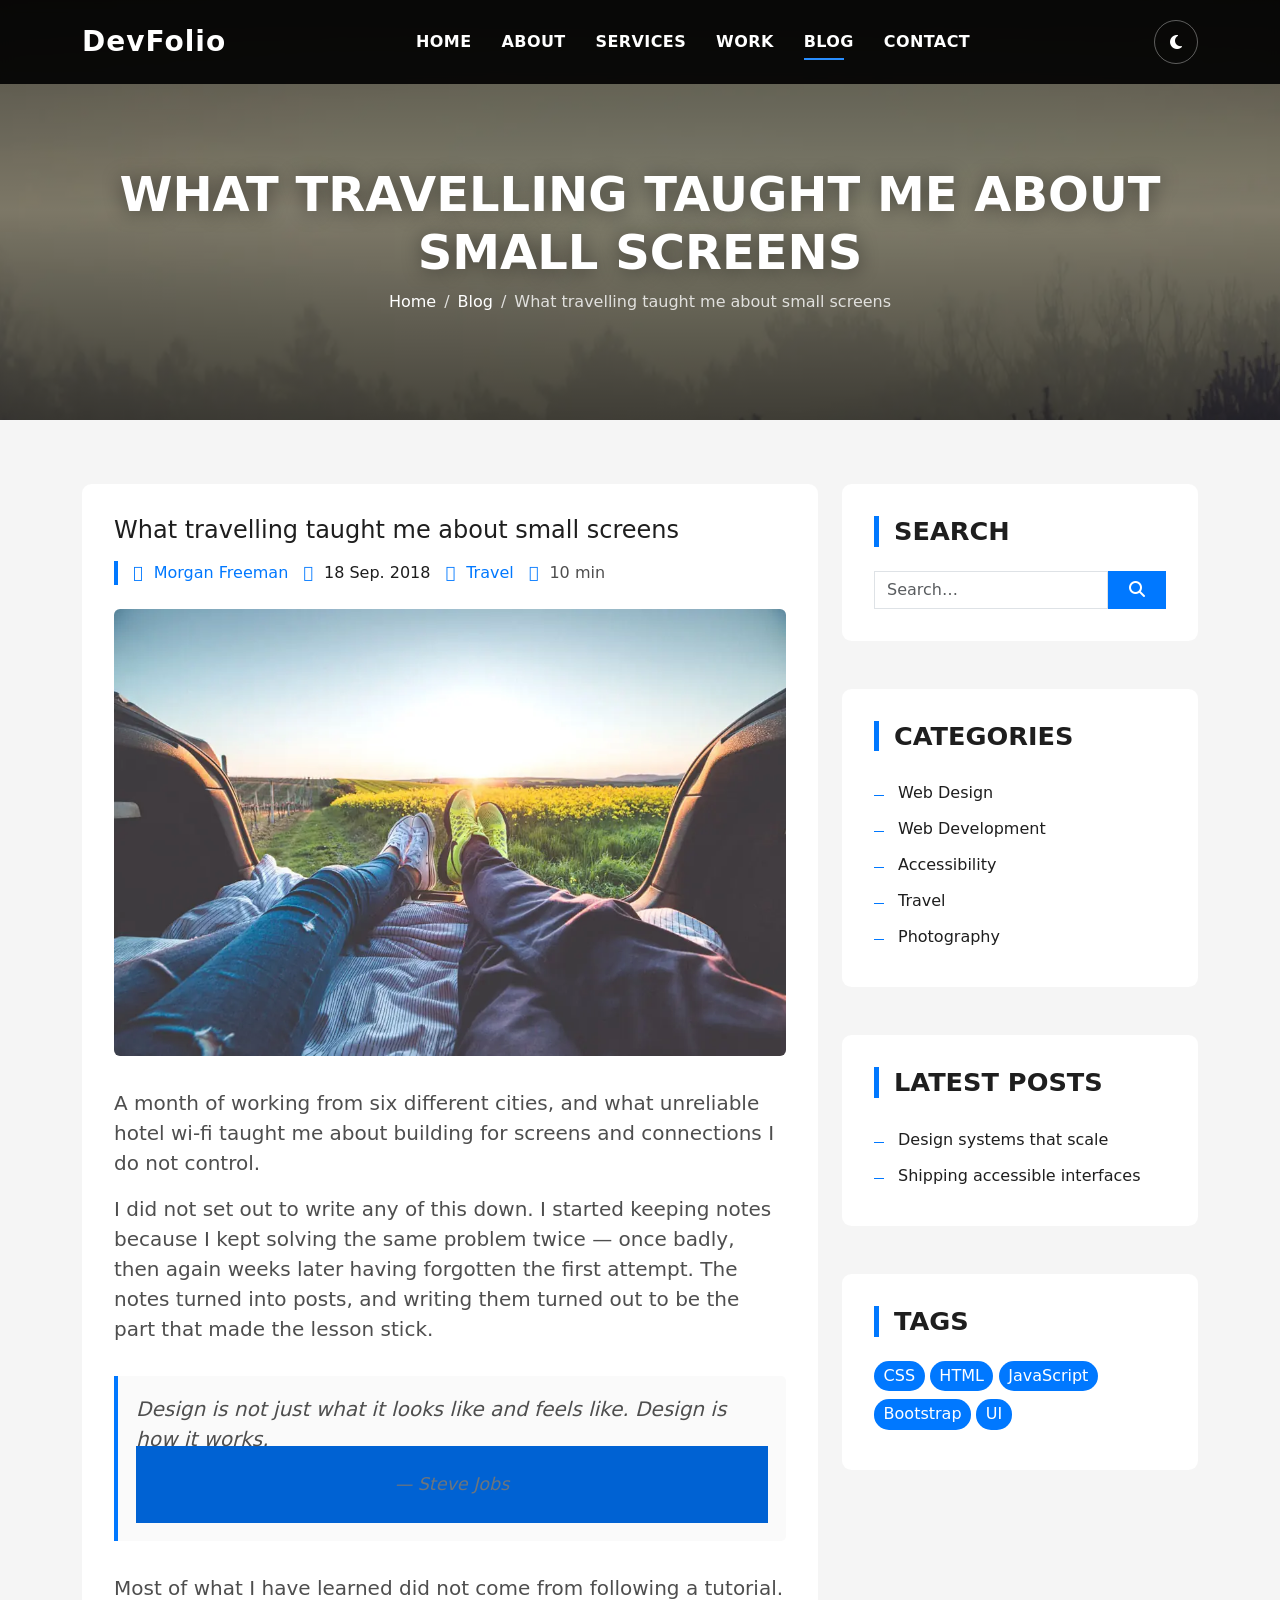
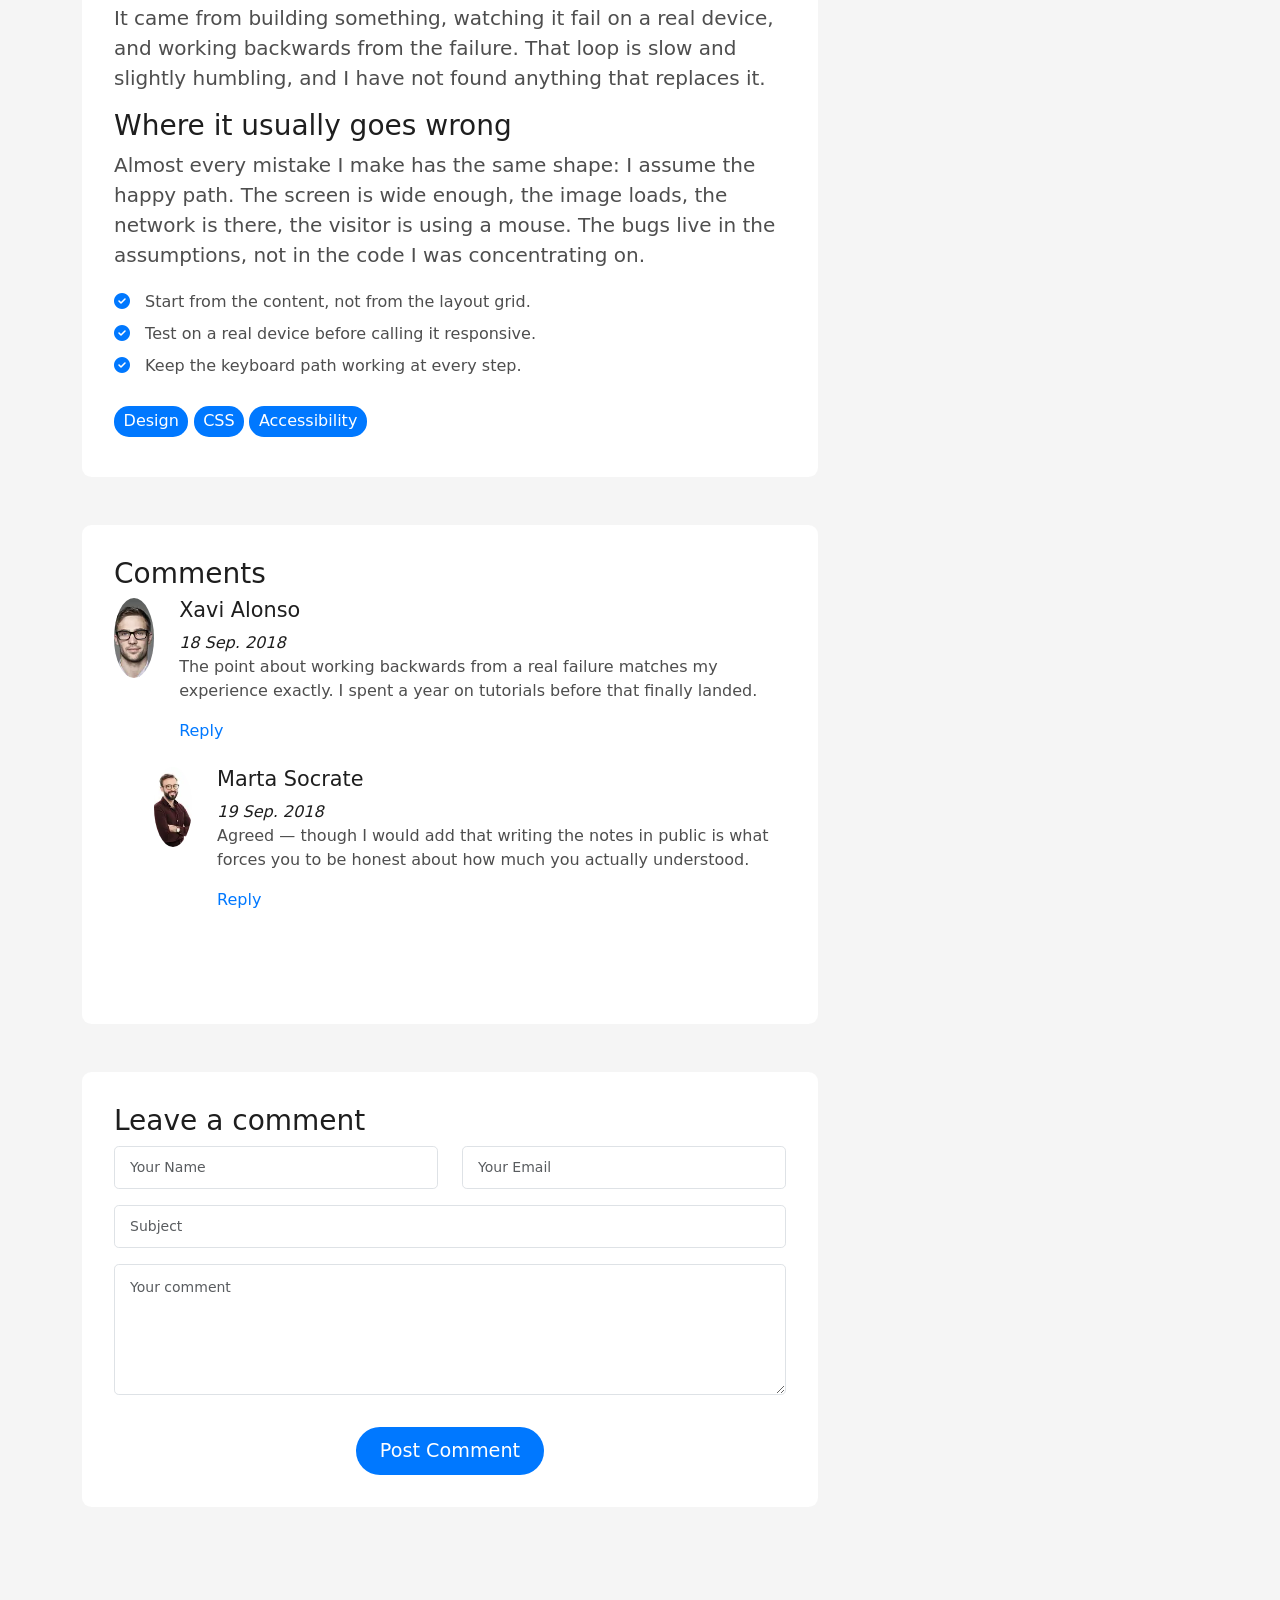
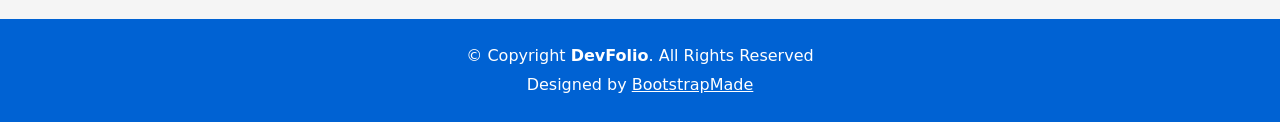
==== commit 04ab1103: "Replace the remaining placeholder copy across the site Follows the About rewrite, in the same learni" ====
--- a/blog-single.html
+++ b/blog-single.html
@@ -152,10 +152,11 @@
                 <p class="lead" data-post="summary"></p>
 
                 <p class="lead">
-                  Curabitur non nulla sit amet nisl tempus convallis quis ac lectus.
-                  Praesent sapien massa, convallis a pellentesque nec, egestas non
-                  nisi. Nulla porttitor accumsan tincidunt. Quisque velit nisi, pretium
-                  ut lacinia in, elementum id enim.
+                  I did not set out to write any of this down. I started keeping notes
+                  because I kept solving the same problem twice — once badly, then
+                  again weeks later having forgotten the first attempt. The notes
+                  turned into posts, and writing them turned out to be the part that
+                  made the lesson stick.
                 </p>
 
                 <blockquote class="blockquote">
@@ -167,17 +168,18 @@
                 </blockquote>
 
                 <p class="lead">
-                  Mauris blandit aliquet elit, eget tincidunt nibh pulvinar a. Vivamus
-                  suscipit tortor eget felis porttitor volutpat. Vestibulum ac diam sit
-                  amet quam vehicula elementum sed sit amet dui. Curabitur arcu erat,
-                  accumsan id imperdiet et, porttitor at sem.
+                  Most of what I have learned did not come from following a tutorial.
+                  It came from building something, watching it fail on a real device,
+                  and working backwards from the failure. That loop is slow and
+                  slightly humbling, and I have not found anything that replaces it.
                 </p>
 
                 <h3>Where it usually goes wrong</h3>
                 <p class="lead">
-                  Proin eget tortor risus. Pellentesque in ipsum id orci porta dapibus.
-                  Donec sollicitudin molestie malesuada. Cras ultricies ligula sed magna
-                  dictum porta. Sed porttitor lectus nibh.
+                  Almost every mistake I make has the same shape: I assume the happy
+                  path. The screen is wide enough, the image loads, the network is
+                  there, the visitor is using a mouse. The bugs live in the
+                  assumptions, not in the code I was concentrating on.
                 </p>
 
                 <ul class="list-ico">
@@ -229,8 +231,9 @@
                       <h4 class="comment-author">Xavi Alonso</h4>
                       <span>18 Sep. 2018</span>
                       <p>
-                        Curabitur arcu erat, accumsan id imperdiet et, porttitor at sem.
-                        Lorem ipsum dolor sit amet, consectetur adipiscing elit.
+                        The point about working backwards from a real failure matches
+                        my experience exactly. I spent a year on tutorials before that
+                        finally landed.
                       </p>
                       <a href="#comment-form">Reply</a>
                     </div>
@@ -255,8 +258,9 @@
                           <h4 class="comment-author">Marta Socrate</h4>
                           <span>19 Sep. 2018</span>
                           <p>
-                            Praesent sapien massa, convallis a pellentesque nec, egestas
-                            non nisi. Nulla porttitor accumsan tincidunt.
+                            Agreed — though I would add that writing the notes in
+                            public is what forces you to be honest about how much you
+                            actually understood.
                           </p>
                           <a href="#comment-form">Reply</a>
                         </div>
--- a/css/style.css
+++ b/css/style.css
@@ -84,9 +84,10 @@
   --transition-base: 0.3s ease;
   --transition-slow: 0.5s ease-in-out;
 
-  /* Layout */
-  --header-height: 82px;
-  --header-height-scrolled: 66px;
+  /* Layout — 20px padding top and bottom around a 44px control row.
+     Only used for `scroll-padding-top`; JS reads the real offsetHeight. */
+  --header-height: 84px;
+  --header-height-scrolled: 68px;
   --z-header: 997;
   --z-mobile-nav: 999;
   --z-back-to-top: 998;
@@ -493,6 +494,24 @@
 /* ==========================================================================
    07. Shared components
    ========================================================================== */
+
+/* --- Equal-height card grids ---
+   Services, portfolio and blog cards carry copy of differing lengths, which
+   left each row with a ragged bottom edge. Making the column a flex container
+   lets the card stretch to the tallest in its row. Only the `col-md-4` card
+   columns are targeted — the `col-sm-12` heading rows must stay block, or
+   their centred title would shrink to fit. */
+.services-mf .col-md-4,
+.portfolio-mf .col-md-4,
+.blog-mf .col-md-4 {
+  display: flex;
+}
+
+.service-box,
+.work-box,
+.card-blog {
+  width: 100%;
+}
 
 /* --- Circular icon badge --- */
 .ico-circle {
@@ -721,11 +740,26 @@
 #header {
   z-index: var(--z-header);
   padding: 20px 0;
+  /* The bar itself is painted by #header::before — see the note there. */
+  transition: padding var(--transition-base), box-shadow var(--transition-base);
+}
+
+/* The translucent blurred bar lives on a pseudo-element instead of on #header
+   directly. `backdrop-filter` makes an element the containing block for its
+   fixed-position descendants, so with it on #header the full-screen mobile
+   menu (#navbar.navbar-mobile, `position: fixed; inset: 0`) resolved against
+   the 84px header instead of the viewport: the panel collapsed to a ~20px
+   sliver and clipped every link. A pseudo-element carries the effect without
+   #header itself becoming a containing block. */
+#header::before {
+  content: "";
+  position: absolute;
+  inset: 0;
+  z-index: -1;
   background-color: var(--overlay-header);
   backdrop-filter: blur(6px);
   -webkit-backdrop-filter: blur(6px);
-  transition: padding var(--transition-base),
-    background-color var(--transition-base), box-shadow var(--transition-base);
+  transition: background-color var(--transition-base);
 }
 
 #header.header-scrolled {
@@ -758,8 +792,9 @@
   display: inline-flex;
   align-items: center;
   justify-content: center;
-  width: 38px;
-  height: 38px;
+  /* 44x44 is the minimum comfortable touch target (WCAG 2.5.8). */
+  width: 44px;
+  height: 44px;
   margin-left: 24px;
   padding: 0;
   color: var(--color-on-dark);
@@ -940,20 +975,37 @@
 
 /* --- Mobile navigation --- */
 .mobile-nav-toggle {
+  /* Hidden by default; the media query below switches it to flex. */
   display: none;
+  align-items: center;
+  justify-content: center;
+  /* A real 44x44 hit area. The template carried `line-height: 0` from when
+     this was an inline <i>; on a <button> that collapsed the border box to
+     24x0. The glyph still painted outside the box, so it looked correct while
+     the tap target was a zero-height sliver. */
+  width: 44px;
+  height: 44px;
+  /* Pull the oversized box back so the glyph stays optically on the edge. */
+  margin-right: -10px;
   padding: 0;
-  font-size: 28px;
-  line-height: 0;
+  font-size: 26px;
+  line-height: 1;
   color: var(--color-on-dark);
   background: transparent;
   border: 0;
+  border-radius: var(--radius-circle);
   cursor: pointer;
-  transition: color var(--transition-slow);
+  transition: color var(--transition-slow),
+    background-color var(--transition-base);
+}
+
+.mobile-nav-toggle:hover {
+  background-color: rgba(255, 255, 255, 0.14);
 }
 
 @media (max-width: 991px) {
   .mobile-nav-toggle {
-    display: block;
+    display: flex;
   }
 
   .navbar ul {
@@ -990,7 +1042,8 @@
 .navbar-mobile ul {
   display: block;
   position: absolute;
-  top: 55px;
+  /* Clears the 44px close button pinned at top: 15px. */
+  top: 70px;
   right: 15px;
   bottom: 15px;
   left: 15px;
